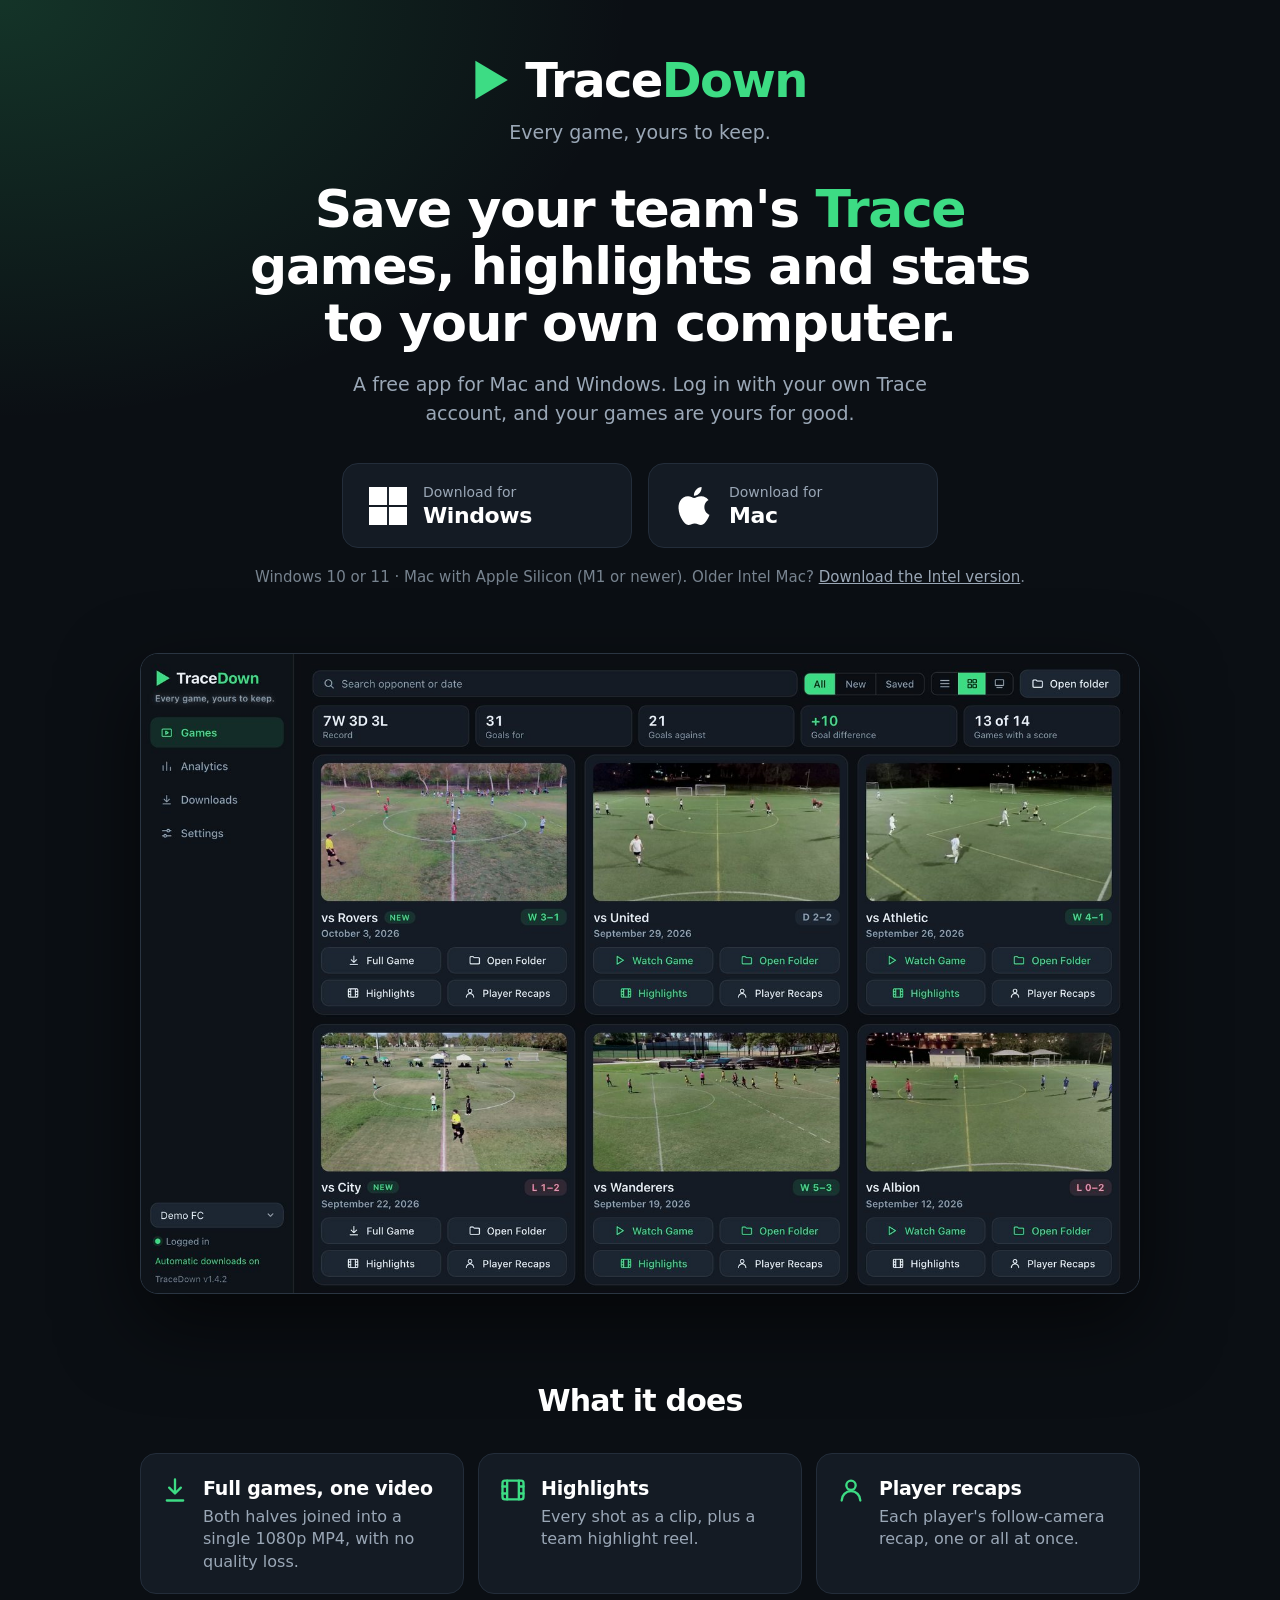
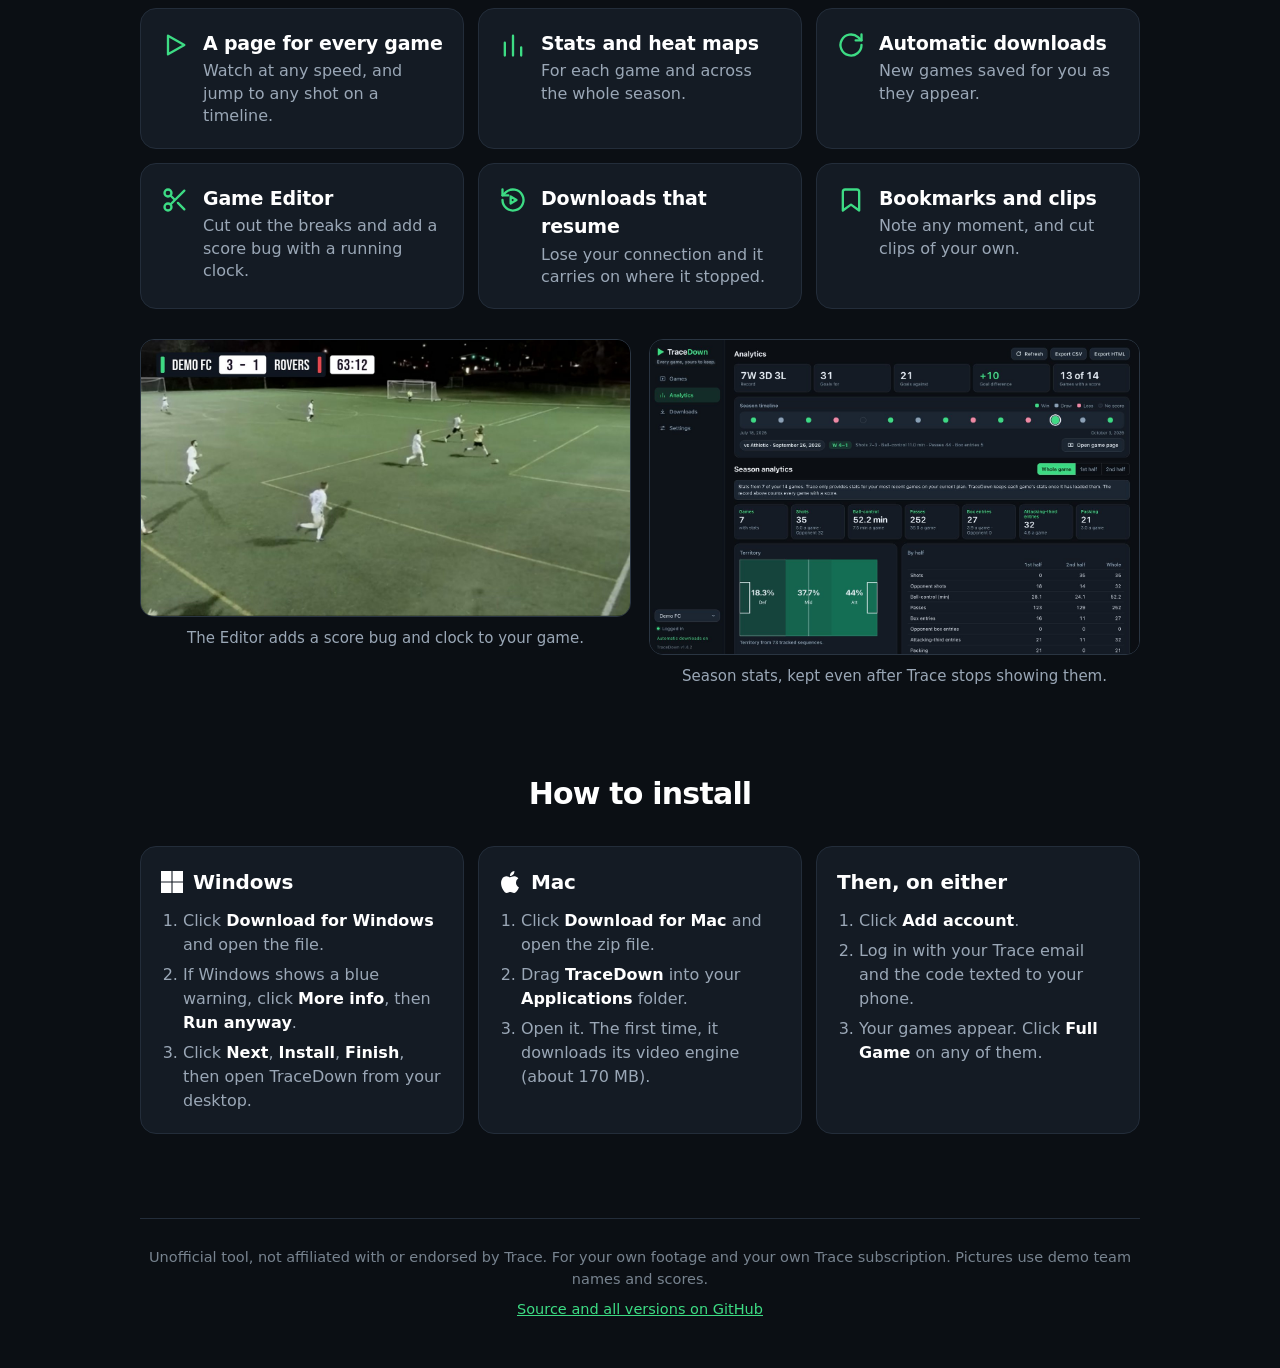
==== site/index.html @ a45ec132 "feat: a download page for people who don't use GitHub" ====
<!doctype html>
<html lang="en">
<head>
<meta charset="utf-8">
<meta name="viewport" content="width=device-width, initial-scale=1">
<title>TraceDown: every game, yours to keep</title>
<meta name="description" content="A free Mac and Windows app that saves your team's Trace soccer games, highlights, player recaps and stats to your own computer.">
<meta property="og:title" content="TraceDown: every game, yours to keep">
<meta property="og:description" content="Save your team's Trace games, highlights and stats to your own computer. Free for Mac and Windows.">
<meta property="og:image" content="https://tracedown.xyst.la/img/share.jpg">
<meta property="og:url" content="https://tracedown.xyst.la/">
<link rel="canonical" href="https://tracedown.xyst.la/">
<meta name="twitter:card" content="summary_large_image">
<link rel="icon" href="data:image/svg+xml,%3Csvg xmlns='http://www.w3.org/2000/svg' viewBox='0 0 64 64'%3E%3Crect width='64' height='64' rx='14' fill='%230b0f14'/%3E%3Cpath d='M22 16 48 32 22 48z' fill='%233ddc84'/%3E%3C/svg%3E">
<style>
:root{--bg:#0b0f14;--card:#141b24;--line:#232d3a;--text:#fff;--dim:#9aa7b6;--faint:#77838f;--accent:#3ddc84;--on-accent:#06231a}
*{box-sizing:border-box;margin:0}
html{scroll-behavior:smooth}
body{font-family:Inter,-apple-system,"Segoe UI Variable Text","Segoe UI",system-ui,sans-serif;color:var(--text);line-height:1.5;
 background:radial-gradient(900px 600px at 0% 0%,rgba(61,220,132,.18),transparent 70%),var(--bg);background-repeat:no-repeat;background-color:var(--bg)}
a{color:var(--accent)}
.wrap{max-width:1040px;margin:0 auto;padding:0 20px}
header{padding:56px 0 8px;text-align:center}
.logo{display:inline-flex;align-items:center;gap:16px}
.logo svg{width:36px;height:42px}
.logo b{font-size:48px;font-weight:800;letter-spacing:-1.6px;line-height:1}
.g{color:var(--accent)}
.tag{color:var(--dim);font-size:19px;margin-top:10px}
h1{font-size:clamp(32px,5.4vw,52px);line-height:1.1;font-weight:800;letter-spacing:-1.4px;margin:34px auto 0;max-width:820px}
.sub{color:var(--dim);font-size:19px;max-width:640px;margin:18px auto 0}
.buttons{display:flex;flex-wrap:wrap;gap:16px;justify-content:center;margin-top:36px}
.dl{display:flex;align-items:center;gap:16px;min-width:290px;padding:18px 26px;border-radius:16px;text-decoration:none;text-align:left;
 background:var(--card);border:1px solid var(--line);color:var(--text);transition:transform .12s,border-color .12s,background .12s}
.dl:hover{transform:translateY(-2px);border-color:var(--accent)}
.dl svg{width:38px;height:38px;flex:none;fill:currentColor}
.dl small{display:block;font-size:14px;color:var(--dim);font-weight:500}
.dl span{display:block;font-size:22px;font-weight:800;letter-spacing:-.4px;line-height:1.2}
.dl.yours{background:var(--accent);border-color:var(--accent);color:var(--on-accent)}
.dl.yours small{color:#0d4a31}
.under{color:var(--faint);font-size:15px;margin-top:18px}
.under a{color:var(--dim)}
.phone{display:none;margin:22px auto 0;max-width:460px;padding:12px 16px;border-radius:12px;background:rgba(61,220,132,.1);border:1px solid rgba(61,220,132,.35);font-size:15px}
.shot{margin:56px auto 0;border-radius:18px;overflow:hidden;border:1px solid #2a3542;box-shadow:0 30px 80px rgba(0,0,0,.6)}
.shot img{display:block;width:100%;height:auto}
h2{font-size:30px;font-weight:800;letter-spacing:-.8px;text-align:center;margin-top:84px}
.grid{display:grid;grid-template-columns:repeat(auto-fit,minmax(290px,1fr));gap:14px;margin-top:30px}
.card{background:var(--card);border:1px solid var(--line);border-radius:16px;padding:20px;display:flex;gap:14px}
.card svg{flex:none;width:28px;height:28px;stroke:var(--accent);fill:none;stroke-width:2;stroke-linecap:round;stroke-linejoin:round;margin-top:2px}
.card h3{font-size:19px;font-weight:700;letter-spacing:-.2px}
.card p{font-size:16px;color:var(--dim);margin-top:3px;line-height:1.4}
.pair{display:grid;grid-template-columns:repeat(auto-fit,minmax(290px,1fr));gap:18px;margin-top:30px}
.pair figure{margin:0}
.pair img{display:block;width:100%;height:auto;border-radius:14px;border:1px solid #2a3542}
.pair figcaption{color:var(--dim);font-size:15px;margin-top:10px;text-align:center}
.how{display:grid;grid-template-columns:repeat(auto-fit,minmax(290px,1fr));gap:14px;margin-top:30px}
.how .card{display:block}
.how h3{display:flex;align-items:center;gap:10px;font-size:20px}
.how h3 svg{width:22px;height:22px;fill:currentColor;stroke:none;margin:0}
.how ol{margin:12px 0 0;padding-left:22px;color:var(--dim);font-size:16px}
.how li{margin-top:6px}
.how b{color:var(--text);font-weight:600}
footer{margin-top:84px;padding:28px 0 48px;border-top:1px solid var(--line);color:var(--faint);font-size:14.5px;text-align:center}
footer p+p{margin-top:8px}
@media (max-width:640px){header{padding-top:40px}.logo b{font-size:40px}.dl{width:100%}h2{margin-top:64px}}
</style>
</head>
<body>
<div class="wrap">
<header>
  <div class="logo"><svg viewBox="0 0 60 70" aria-hidden="true"><path d="M4 3 58 35 4 67Z" fill="#3ddc84"/></svg><b>Trace<span class="g">Down</span></b></div>
  <div class="tag">Every game, yours to keep.</div>
  <h1>Save your team's <span class="g">Trace</span> games, highlights and stats to your own computer.</h1>
  <p class="sub">A free app for Mac and Windows. Log in with your own Trace account, and your games are yours for good.</p>

  <div class="buttons" id="download">
    <a class="dl" data-os="win" href="https://github.com/xystla/trace-downloader/releases/latest/download/TraceDown-Windows-Setup.exe">
      <svg viewBox="0 0 24 24" aria-hidden="true"><path d="M0 0h11.4v11.4H0zM12.6 0H24v11.4H12.6zM0 12.6h11.4V24H0zM12.6 12.6H24V24H12.6z"/></svg>
      <div><small>Download for</small><span>Windows</span></div></a>
    <a class="dl" data-os="mac" href="https://github.com/xystla/trace-downloader/releases/latest/download/TraceDown-macOS-AppleSilicon.zip">
      <svg viewBox="0 0 24 24" aria-hidden="true"><path d="M12.152 6.896c-.948 0-2.415-1.078-3.96-1.04-2.04.027-3.91 1.183-4.961 3.014-2.117 3.675-.546 9.103 1.519 12.09 1.013 1.454 2.208 3.09 3.792 3.039 1.52-.065 2.09-.987 3.935-.987 1.831 0 2.35.987 3.96.948 1.637-.026 2.676-1.48 3.676-2.948 1.156-1.688 1.636-3.325 1.662-3.415-.039-.013-3.182-1.221-3.22-4.857-.026-3.04 2.48-4.494 2.597-4.559-1.429-2.09-3.623-2.324-4.39-2.376-2-.156-3.675 1.09-4.61 1.09zM15.53 3.83c.843-1.012 1.4-2.427 1.245-3.83-1.207.052-2.662.805-3.532 1.818-.78.896-1.454 2.338-1.273 3.714 1.338.104 2.715-.688 3.559-1.701"/></svg>
      <div><small>Download for</small><span>Mac</span></div></a>
  </div>
  <p class="under"><span id="version"></span>Windows 10 or 11 · Mac with Apple Silicon (M1 or newer).
    Older Intel Mac? <a href="https://github.com/xystla/trace-downloader/releases/latest/download/TraceDown-macOS-Intel.zip">Download the Intel version</a>.</p>
  <p class="phone" id="phone">TraceDown runs on a Mac or Windows computer. Open this page there to download it.</p>
</header>

<div class="shot"><img src="img/games.jpg" width="1600" height="1025" alt="TraceDown's games view, with a card for each game"></div>

<h2>What it does</h2>
<div class="grid">
  <div class="card"><svg viewBox="0 0 24 24"><path d="M12 3v12m0 0-5-5m5 5 5-5M5 21h14"/></svg><div><h3>Full games, one video</h3><p>Both halves joined into a single 1080p MP4, with no quality loss.</p></div></div>
  <div class="card"><svg viewBox="0 0 24 24"><rect x="3" y="4" width="18" height="16" rx="2"/><path d="M7 4v16M17 4v16M3 9h4M3 15h4M17 9h4M17 15h4"/></svg><div><h3>Highlights</h3><p>Every shot as a clip, plus a team highlight reel.</p></div></div>
  <div class="card"><svg viewBox="0 0 24 24"><circle cx="12" cy="8" r="4"/><path d="M4 21a8 8 0 0 1 16 0"/></svg><div><h3>Player recaps</h3><p>Each player's follow-camera recap, one or all at once.</p></div></div>
  <div class="card"><svg viewBox="0 0 24 24"><path d="m6 4 14 8-14 8z"/></svg><div><h3>A page for every game</h3><p>Watch at any speed, and jump to any shot on a timeline.</p></div></div>
  <div class="card"><svg viewBox="0 0 24 24"><path d="M5 21V10M12 21V4M19 21v-7"/></svg><div><h3>Stats and heat maps</h3><p>For each game and across the whole season.</p></div></div>
  <div class="card"><svg viewBox="0 0 24 24"><path d="M21 12a9 9 0 1 1-3-6.7L21 8"/><path d="M21 3v5h-5"/></svg><div><h3>Automatic downloads</h3><p>New games saved for you as they appear.</p></div></div>
  <div class="card"><svg viewBox="0 0 24 24"><circle cx="6" cy="6" r="3"/><circle cx="6" cy="18" r="3"/><path d="M20 4 8.1 15.9M14.5 14.5 20 20M8.1 8.1 12 12"/></svg><div><h3>Game Editor</h3><p>Cut out the breaks and add a score bug with a running clock.</p></div></div>
  <div class="card"><svg viewBox="0 0 24 24"><path d="M3 12a9 9 0 1 0 3-6.7L3 8"/><path d="M3 3v5h5"/><path d="m10 9 5 3-5 3z"/></svg><div><h3>Downloads that resume</h3><p>Lose your connection and it carries on where it stopped.</p></div></div>
  <div class="card"><svg viewBox="0 0 24 24"><path d="M19 21 12 16 5 21V5a2 2 0 0 1 2-2h10a2 2 0 0 1 2 2z"/></svg><div><h3>Bookmarks and clips</h3><p>Note any moment, and cut clips of your own.</p></div></div>
</div>

<div class="pair">
  <figure><img src="img/editor.jpg" width="1400" height="788" alt="A game exported from the Editor with a score bug" loading="lazy"><figcaption>The Editor adds a score bug and clock to your game.</figcaption></figure>
  <figure><img src="img/analytics.jpg" width="1400" height="897" alt="Season analytics" loading="lazy"><figcaption>Season stats, kept even after Trace stops showing them.</figcaption></figure>
</div>

<h2>How to install</h2>
<div class="how">
  <div class="card"><h3><svg viewBox="0 0 24 24" aria-hidden="true"><path d="M0 0h11.4v11.4H0zM12.6 0H24v11.4H12.6zM0 12.6h11.4V24H0zM12.6 12.6H24V24H12.6z"/></svg>Windows</h3>
    <ol><li>Click <b>Download for Windows</b> and open the file.</li><li>If Windows shows a blue warning, click <b>More info</b>, then <b>Run anyway</b>.</li><li>Click <b>Next</b>, <b>Install</b>, <b>Finish</b>, then open TraceDown from your desktop.</li></ol></div>
  <div class="card"><h3><svg viewBox="0 0 24 24" aria-hidden="true"><path d="M12.152 6.896c-.948 0-2.415-1.078-3.96-1.04-2.04.027-3.91 1.183-4.961 3.014-2.117 3.675-.546 9.103 1.519 12.09 1.013 1.454 2.208 3.09 3.792 3.039 1.52-.065 2.09-.987 3.935-.987 1.831 0 2.35.987 3.96.948 1.637-.026 2.676-1.48 3.676-2.948 1.156-1.688 1.636-3.325 1.662-3.415-.039-.013-3.182-1.221-3.22-4.857-.026-3.04 2.48-4.494 2.597-4.559-1.429-2.09-3.623-2.324-4.39-2.376-2-.156-3.675 1.09-4.61 1.09zM15.53 3.83c.843-1.012 1.4-2.427 1.245-3.83-1.207.052-2.662.805-3.532 1.818-.78.896-1.454 2.338-1.273 3.714 1.338.104 2.715-.688 3.559-1.701"/></svg>Mac</h3>
    <ol><li>Click <b>Download for Mac</b> and open the zip file.</li><li>Drag <b>TraceDown</b> into your <b>Applications</b> folder.</li><li>Open it. The first time, it downloads its video engine (about 170 MB).</li></ol></div>
  <div class="card"><h3>Then, on either</h3>
    <ol><li>Click <b>Add account</b>.</li><li>Log in with your Trace email and the code texted to your phone.</li><li>Your games appear. Click <b>Full Game</b> on any of them.</li></ol></div>
</div>

<footer>
  <p>Unofficial tool, not affiliated with or endorsed by Trace. For your own footage and your own Trace subscription. Pictures use demo team names and scores.</p>
  <p><a href="https://github.com/xystla/trace-downloader">Source and all versions on GitHub</a></p>
</footer>
</div>
<script>
(function () {
  var ua = navigator.userAgent, phone = /Android|iPhone|iPad|iPod/i.test(ua) || (/Mac/.test(ua) && navigator.maxTouchPoints > 1);
  var os = phone ? null : /Windows/i.test(ua) ? "win" : /Mac/i.test(ua) ? "mac" : null;
  if (phone) document.getElementById("phone").style.display = "block";
  if (os) document.querySelector('.dl[data-os="' + os + '"]').classList.add("yours");
  fetch("https://api.github.com/repos/xystla/trace-downloader/releases/latest")
    .then(function (r) { return r.ok ? r.json() : null; })
    .then(function (d) {
      var v = d && d.tag_name && d.tag_name.replace(/^v/, "");
      if (/^[\d.]+$/.test(v || "")) document.getElementById("version").textContent = "Version " + v + " · ";
    }).catch(function () {});
})();
</script>
</body>
</html>
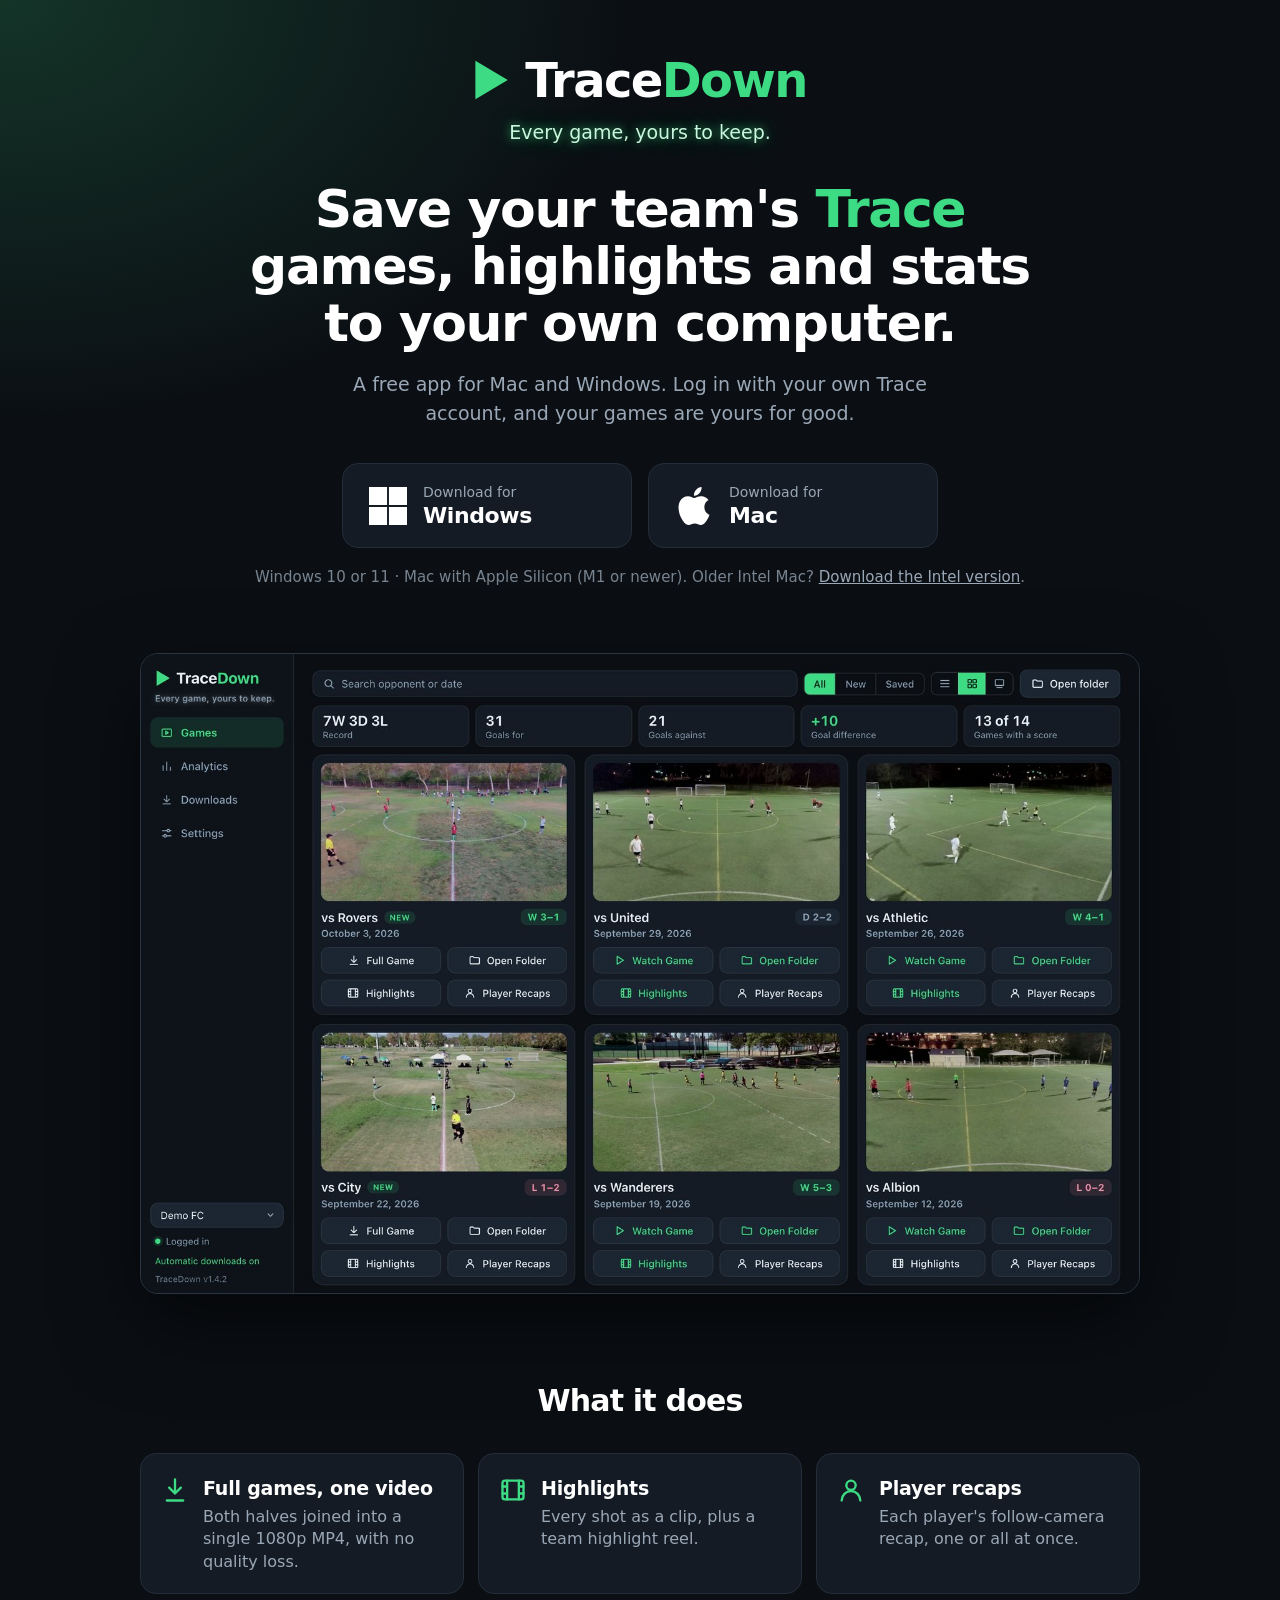
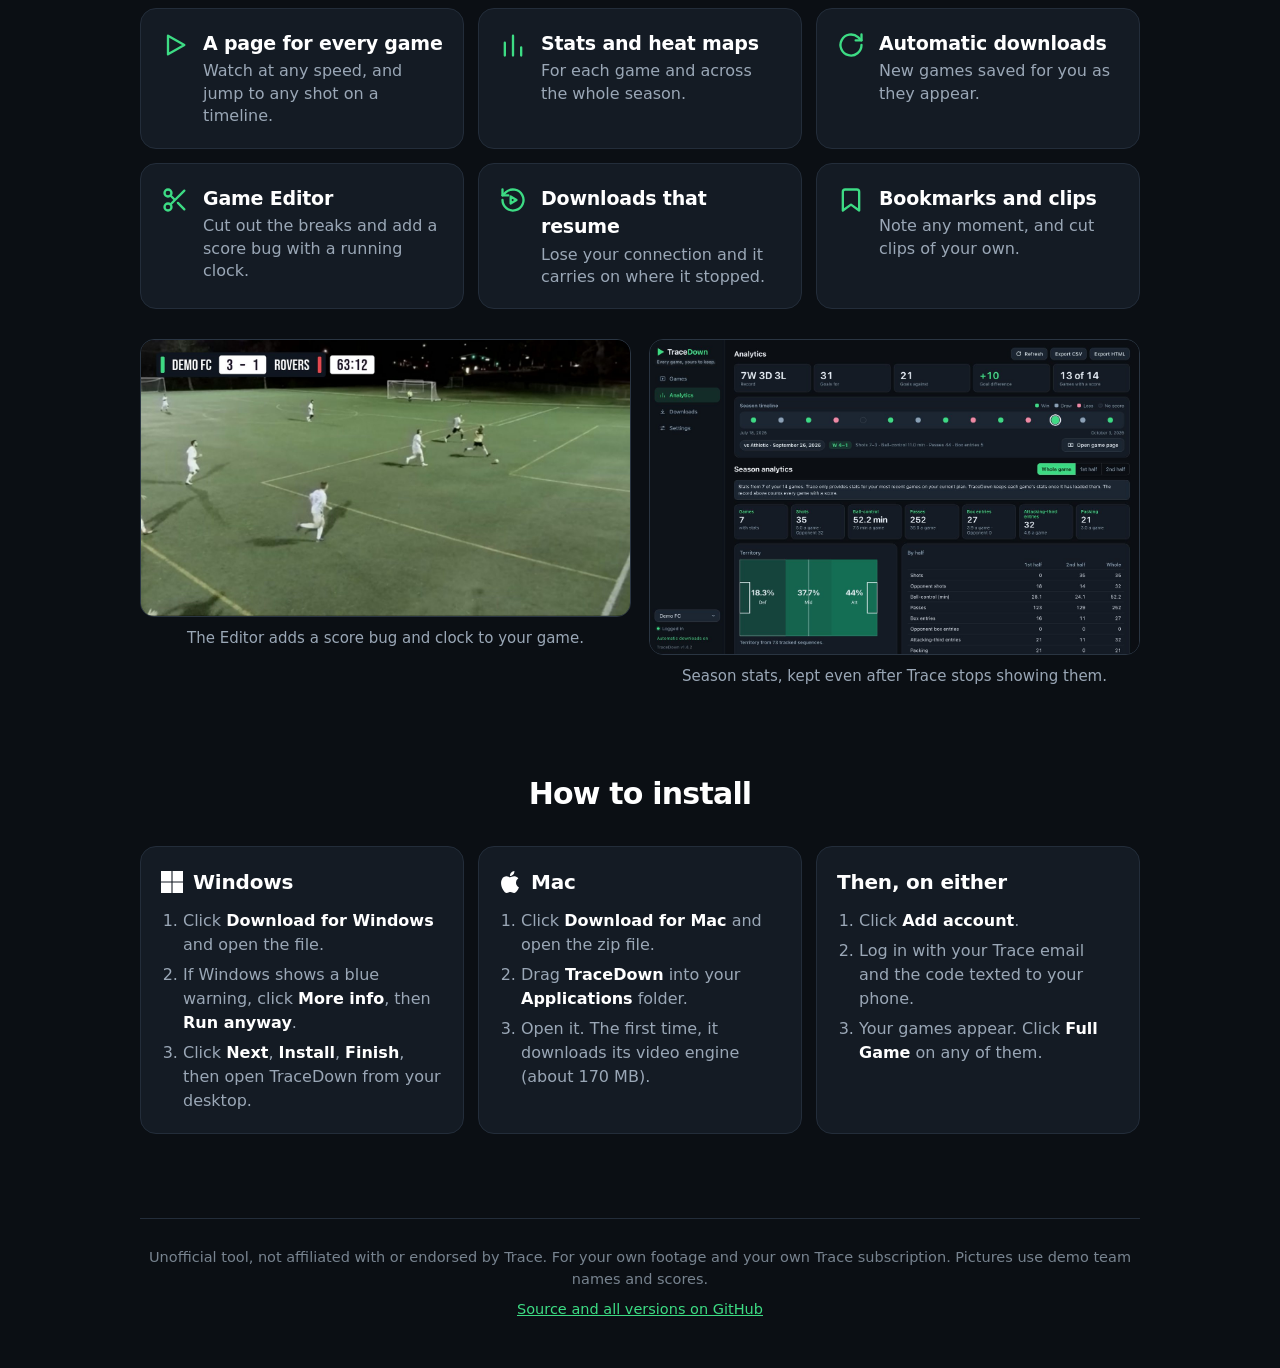
==== commit 9995b596: "feat: the download page's tagline glows, and its buttons match" ====
--- a/site/index.html
+++ b/site/index.html
@@ -25,7 +25,7 @@
 .logo svg{width:36px;height:42px}
 .logo b{font-size:48px;font-weight:800;letter-spacing:-1.6px;line-height:1}
 .g{color:var(--accent)}
-.tag{color:var(--dim);font-size:19px;margin-top:10px}
+.tag{color:#c9f7dd;font-size:19px;margin-top:10px;text-shadow:0 0 10px rgba(61,220,132,.75),0 0 26px rgba(61,220,132,.45)}
 h1{font-size:clamp(32px,5.4vw,52px);line-height:1.1;font-weight:800;letter-spacing:-1.4px;margin:34px auto 0;max-width:820px}
 .sub{color:var(--dim);font-size:19px;max-width:640px;margin:18px auto 0}
 .buttons{display:flex;flex-wrap:wrap;gap:16px;justify-content:center;margin-top:36px}
@@ -35,8 +35,6 @@
 .dl svg{width:38px;height:38px;flex:none;fill:currentColor}
 .dl small{display:block;font-size:14px;color:var(--dim);font-weight:500}
 .dl span{display:block;font-size:22px;font-weight:800;letter-spacing:-.4px;line-height:1.2}
-.dl.yours{background:var(--accent);border-color:var(--accent);color:var(--on-accent)}
-.dl.yours small{color:#0d4a31}
 .under{color:var(--faint);font-size:15px;margin-top:18px}
 .under a{color:var(--dim)}
 .phone{display:none;margin:22px auto 0;max-width:460px;padding:12px 16px;border-radius:12px;background:rgba(61,220,132,.1);border:1px solid rgba(61,220,132,.35);font-size:15px}
@@ -123,9 +121,7 @@
 <script>
 (function () {
   var ua = navigator.userAgent, phone = /Android|iPhone|iPad|iPod/i.test(ua) || (/Mac/.test(ua) && navigator.maxTouchPoints > 1);
-  var os = phone ? null : /Windows/i.test(ua) ? "win" : /Mac/i.test(ua) ? "mac" : null;
   if (phone) document.getElementById("phone").style.display = "block";
-  if (os) document.querySelector('.dl[data-os="' + os + '"]').classList.add("yours");
   fetch("https://api.github.com/repos/xystla/trace-downloader/releases/latest")
     .then(function (r) { return r.ok ? r.json() : null; })
     .then(function (d) {
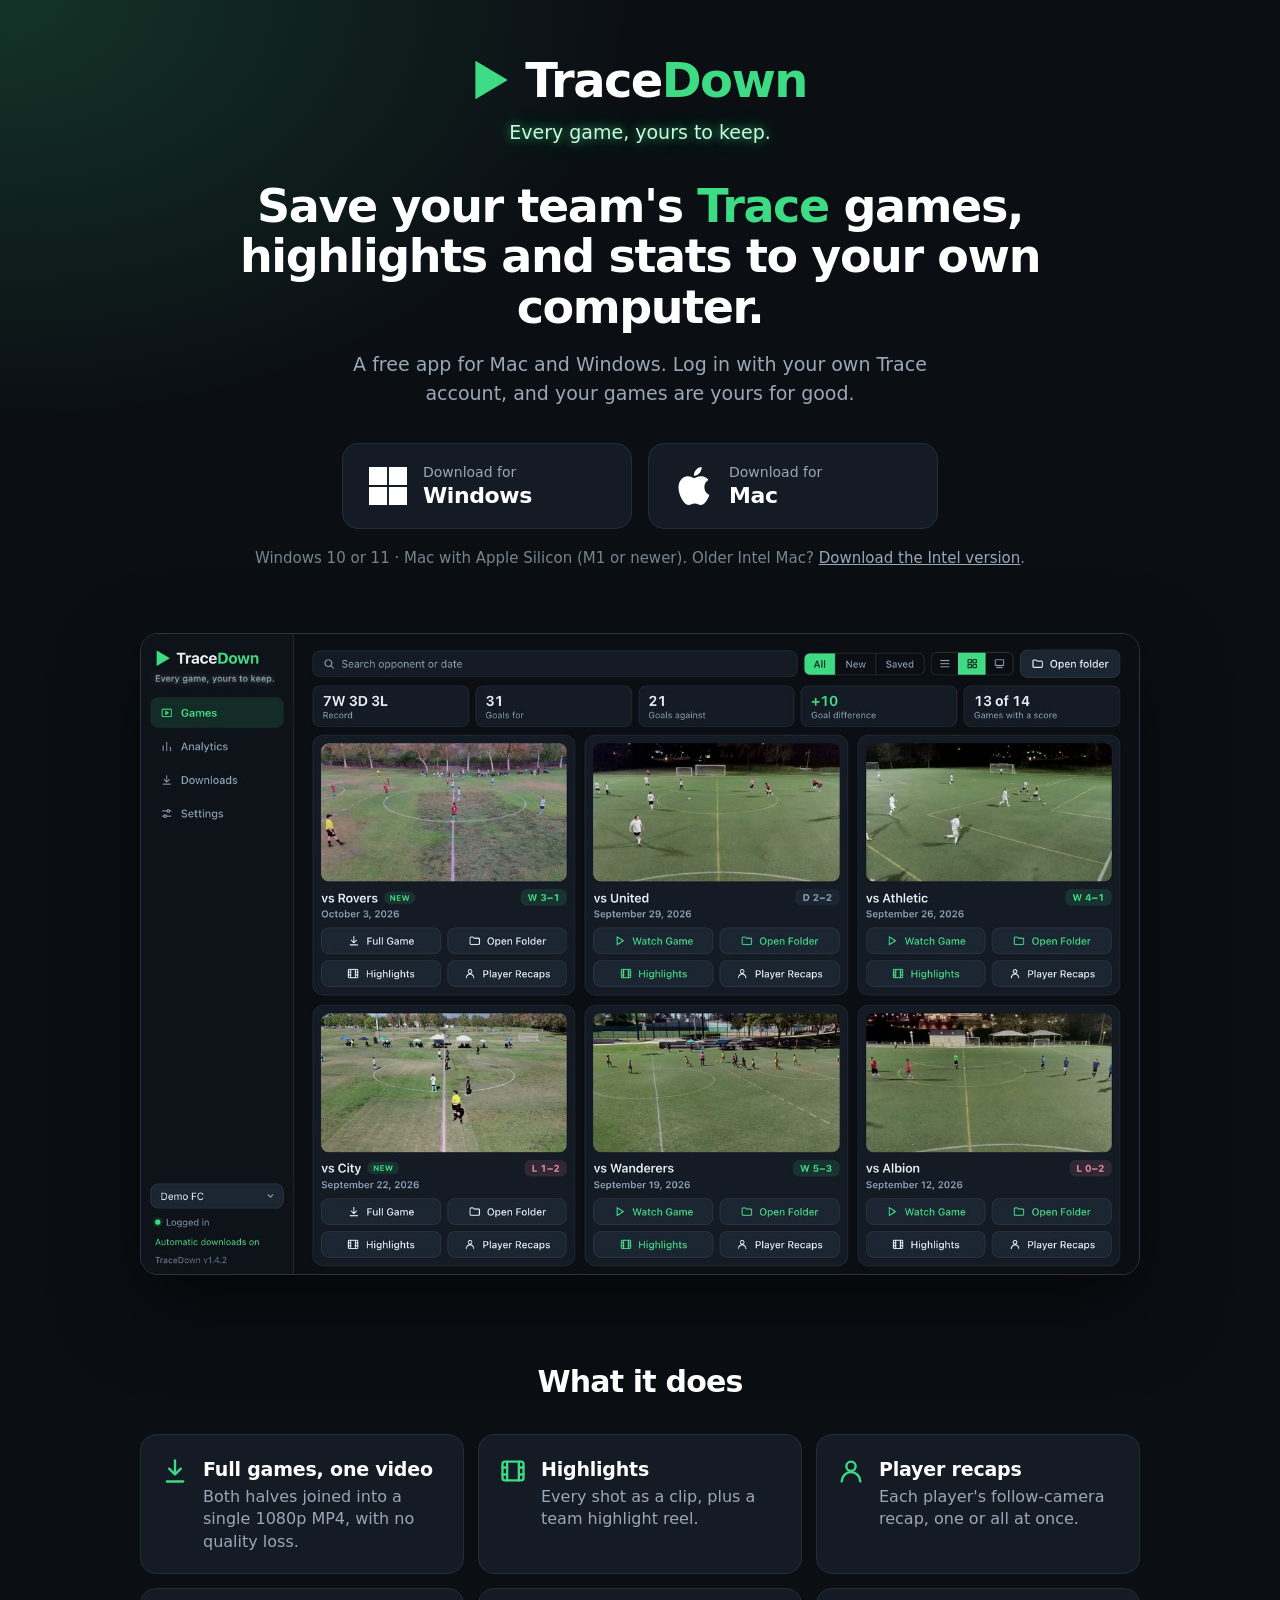
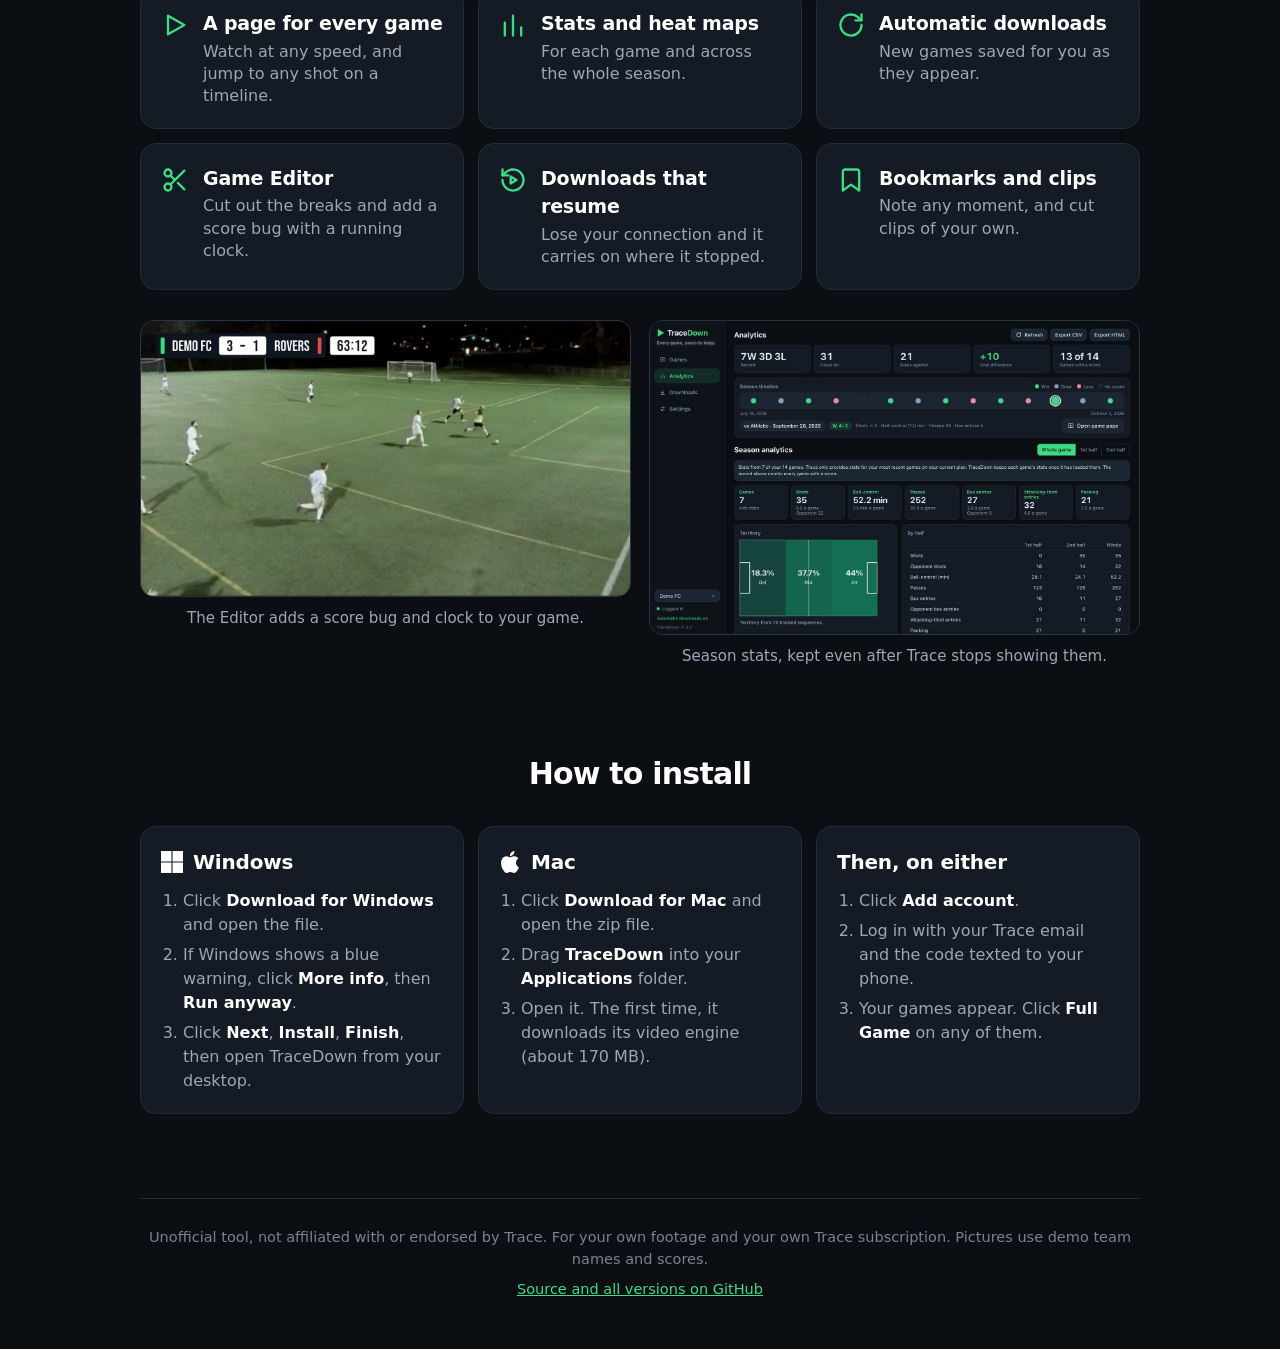
==== commit 19fa6c07: "feat: a slightly smaller headline on the download page" ====
--- a/site/index.html
+++ b/site/index.html
@@ -26,7 +26,7 @@
 .logo b{font-size:48px;font-weight:800;letter-spacing:-1.6px;line-height:1}
 .g{color:var(--accent)}
 .tag{color:#c9f7dd;font-size:19px;margin-top:10px;text-shadow:0 0 10px rgba(61,220,132,.75),0 0 26px rgba(61,220,132,.45)}
-h1{font-size:clamp(32px,5.4vw,52px);line-height:1.1;font-weight:800;letter-spacing:-1.4px;margin:34px auto 0;max-width:820px}
+h1{font-size:clamp(29px,4.8vw,46px);line-height:1.1;font-weight:800;letter-spacing:-1.4px;margin:34px auto 0;max-width:820px}
 .sub{color:var(--dim);font-size:19px;max-width:640px;margin:18px auto 0}
 .buttons{display:flex;flex-wrap:wrap;gap:16px;justify-content:center;margin-top:36px}
 .dl{display:flex;align-items:center;gap:16px;min-width:290px;padding:18px 26px;border-radius:16px;text-decoration:none;text-align:left;
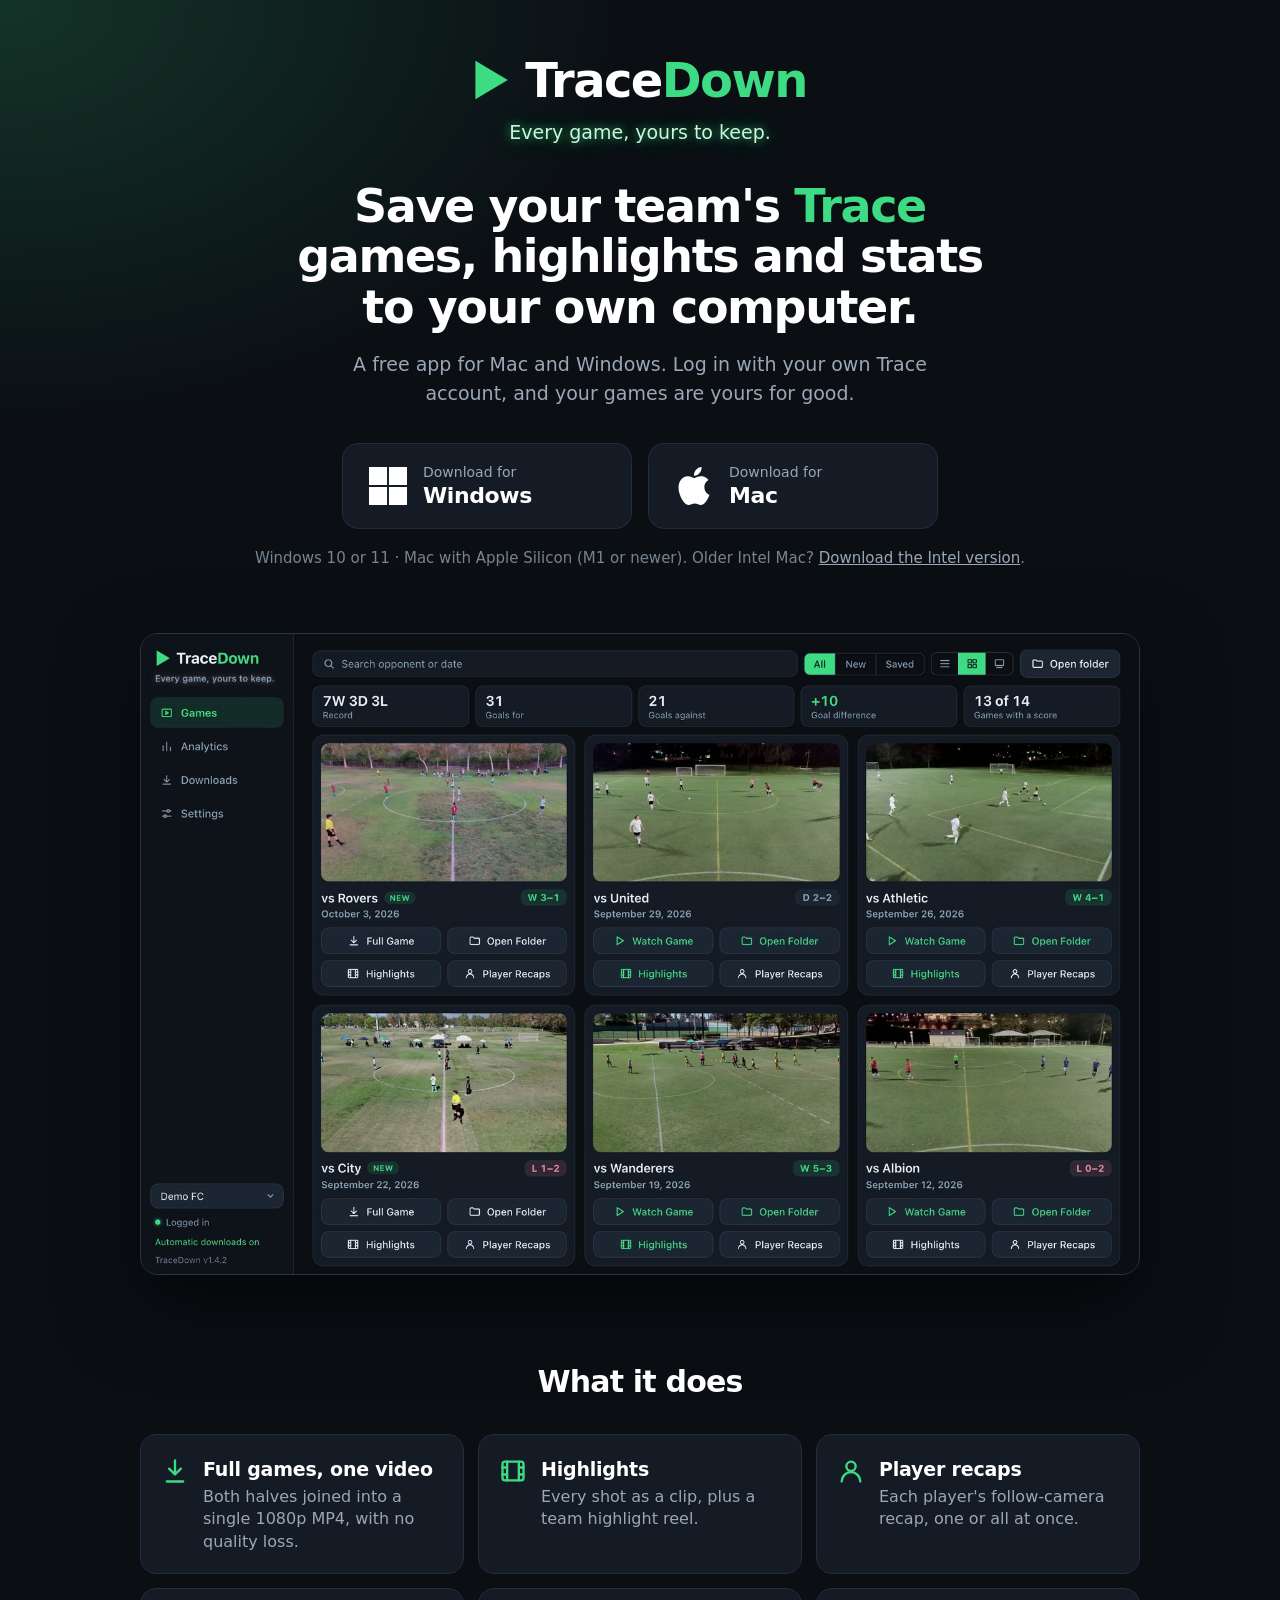
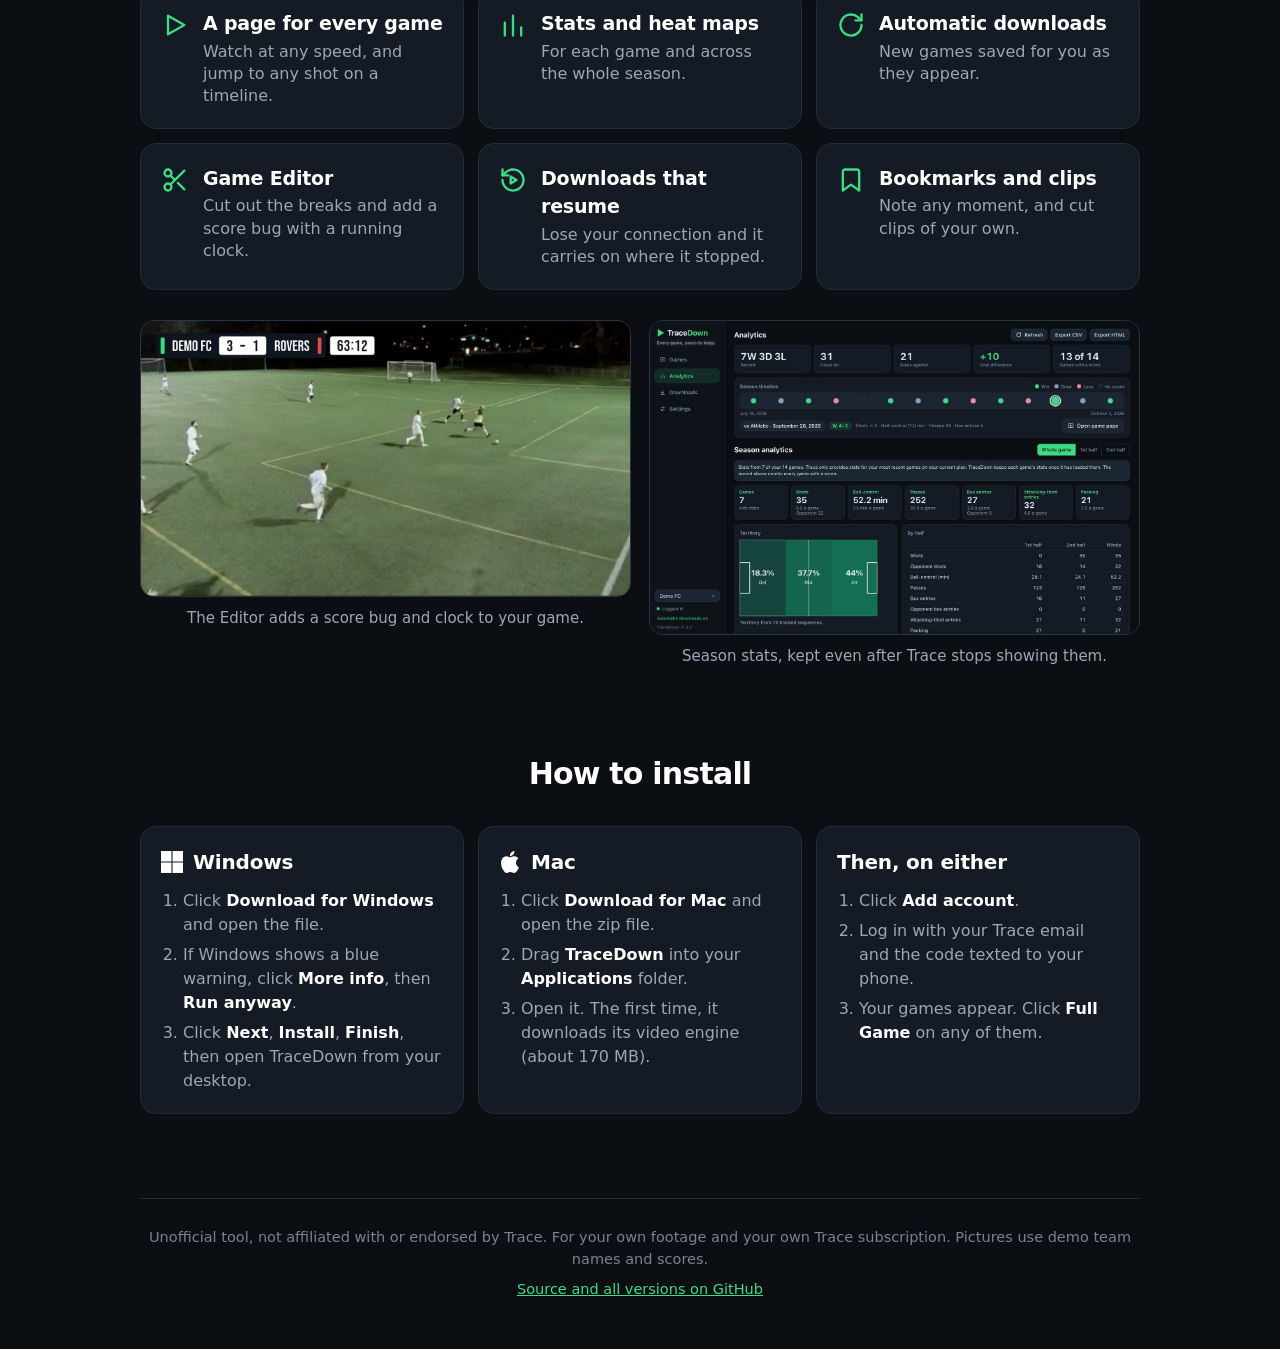
==== commit 5599ad2b: "feat: the download page's headline fits on two lines" ====
--- a/site/index.html
+++ b/site/index.html
@@ -26,7 +26,7 @@
 .logo b{font-size:48px;font-weight:800;letter-spacing:-1.6px;line-height:1}
 .g{color:var(--accent)}
 .tag{color:#c9f7dd;font-size:19px;margin-top:10px;text-shadow:0 0 10px rgba(61,220,132,.75),0 0 26px rgba(61,220,132,.45)}
-h1{font-size:clamp(29px,4.8vw,46px);line-height:1.1;font-weight:800;letter-spacing:-1.4px;margin:34px auto 0;max-width:820px}
+h1{font-size:clamp(29px,4.8vw,46px);line-height:1.1;font-weight:800;letter-spacing:-1.4px;margin:34px auto 0;max-width:1000px;text-wrap:balance}
 .sub{color:var(--dim);font-size:19px;max-width:640px;margin:18px auto 0}
 .buttons{display:flex;flex-wrap:wrap;gap:16px;justify-content:center;margin-top:36px}
 .dl{display:flex;align-items:center;gap:16px;min-width:290px;padding:18px 26px;border-radius:16px;text-decoration:none;text-align:left;
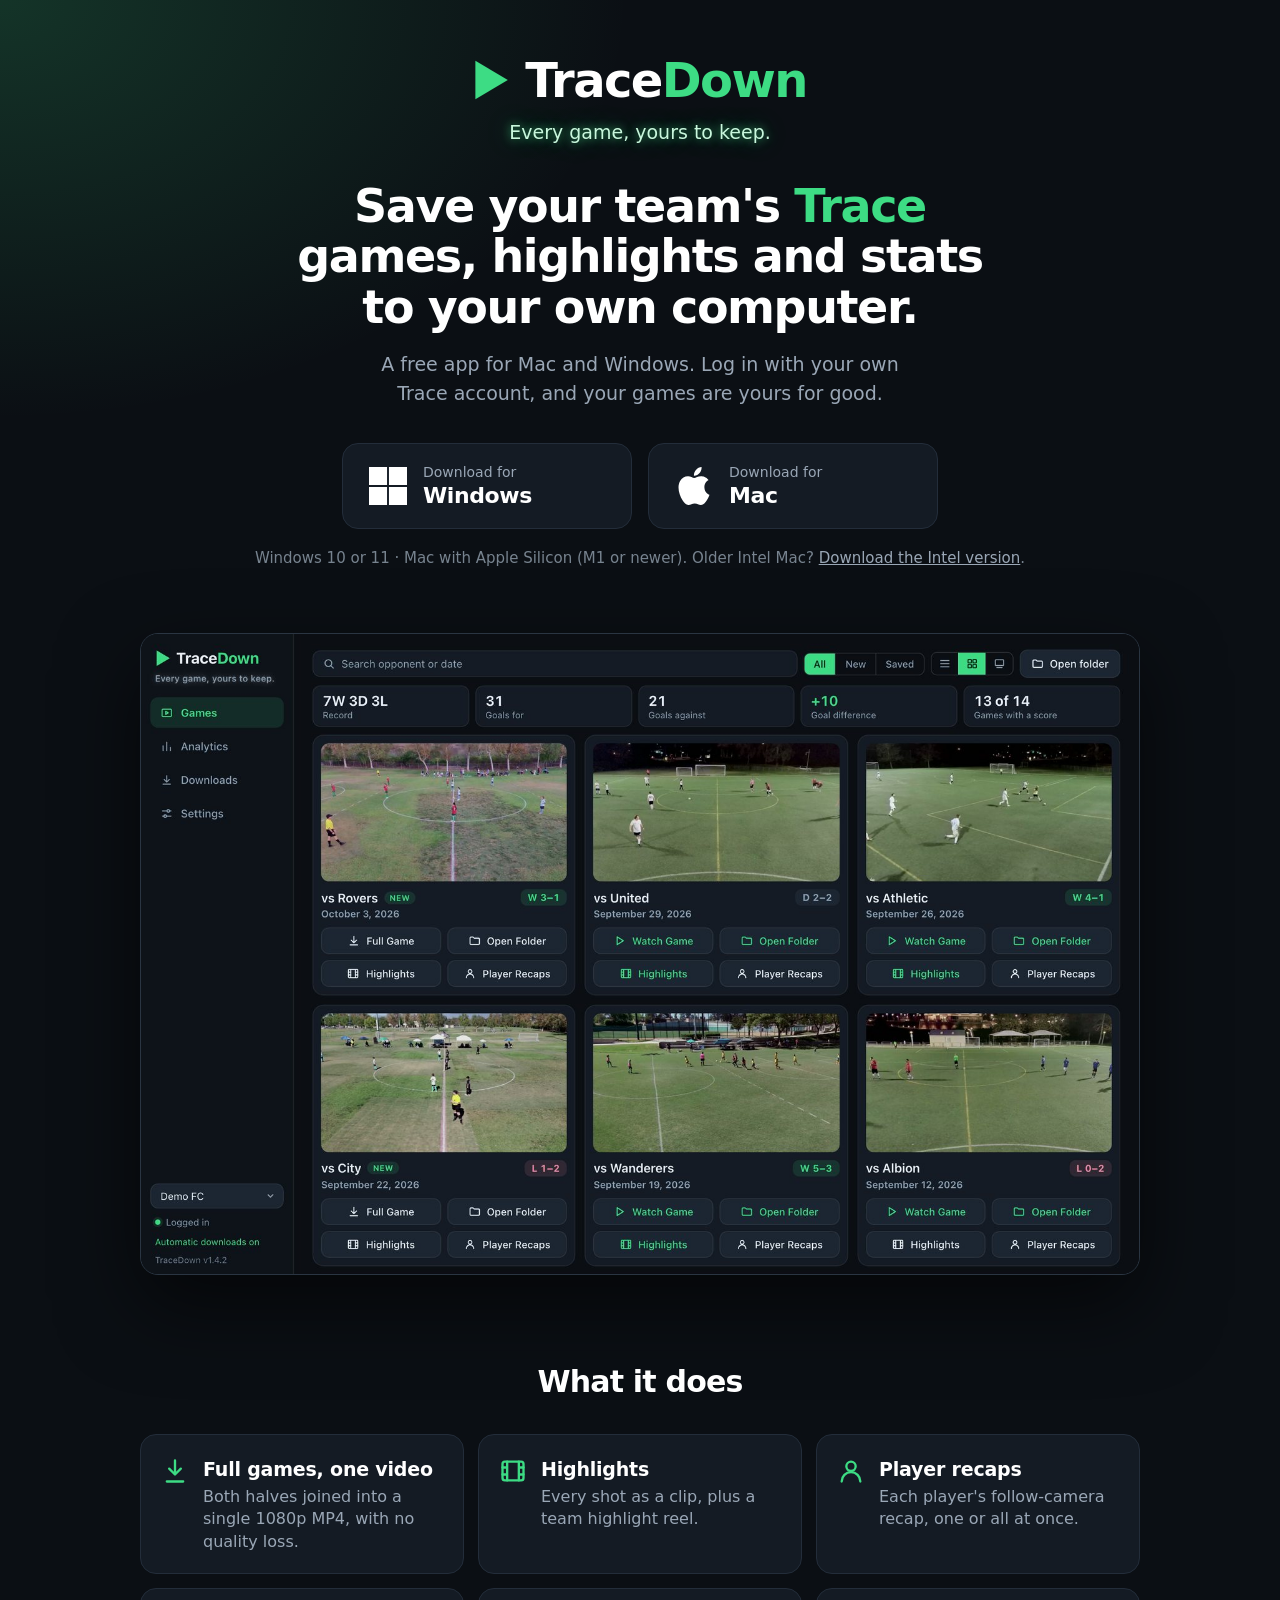
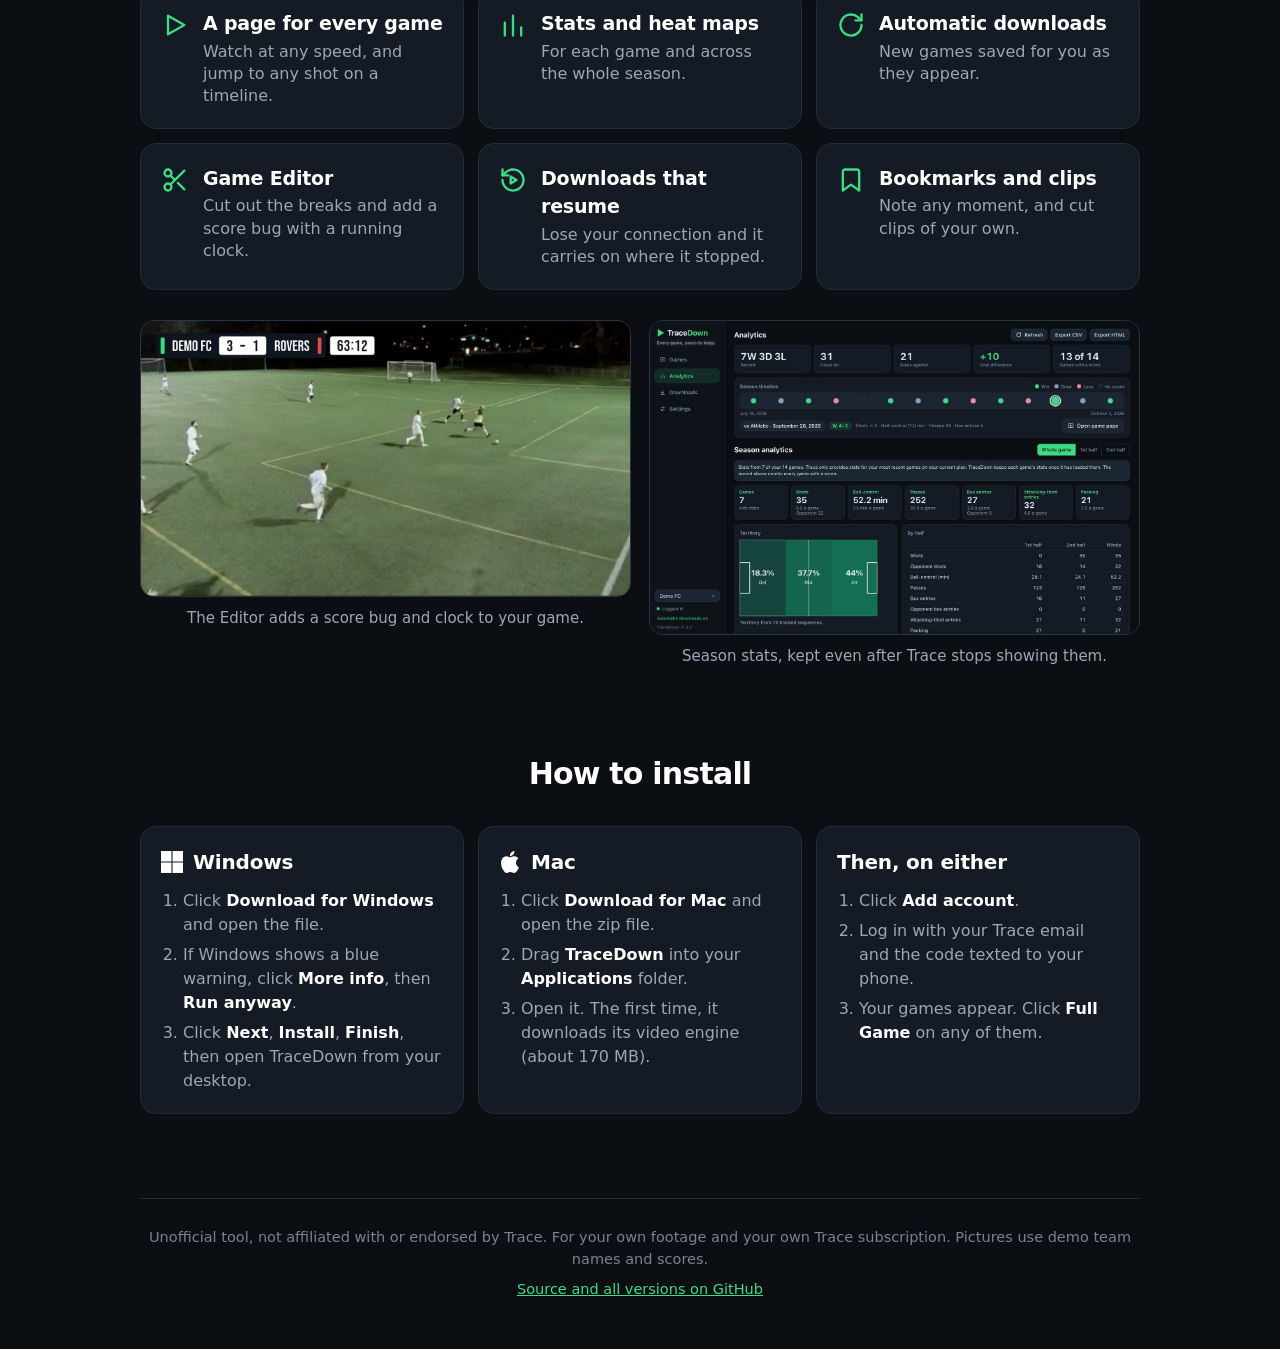
==== commit 19ed130d: "feat: the download page's intro line fits on two lines" ====
--- a/site/index.html
+++ b/site/index.html
@@ -27,7 +27,7 @@
 .g{color:var(--accent)}
 .tag{color:#c9f7dd;font-size:19px;margin-top:10px;text-shadow:0 0 10px rgba(61,220,132,.75),0 0 26px rgba(61,220,132,.45)}
 h1{font-size:clamp(29px,4.8vw,46px);line-height:1.1;font-weight:800;letter-spacing:-1.4px;margin:34px auto 0;max-width:1000px;text-wrap:balance}
-.sub{color:var(--dim);font-size:19px;max-width:640px;margin:18px auto 0}
+.sub{color:var(--dim);font-size:19px;max-width:820px;margin:18px auto 0;text-wrap:balance}
 .buttons{display:flex;flex-wrap:wrap;gap:16px;justify-content:center;margin-top:36px}
 .dl{display:flex;align-items:center;gap:16px;min-width:290px;padding:18px 26px;border-radius:16px;text-decoration:none;text-align:left;
  background:var(--card);border:1px solid var(--line);color:var(--text);transition:transform .12s,border-color .12s,background .12s}
@@ -59,7 +59,7 @@
 .how b{color:var(--text);font-weight:600}
 footer{margin-top:84px;padding:28px 0 48px;border-top:1px solid var(--line);color:var(--faint);font-size:14.5px;text-align:center}
 footer p+p{margin-top:8px}
-@media (max-width:640px){header{padding-top:40px}.logo b{font-size:40px}.dl{width:100%}h2{margin-top:64px}}
+@media (max-width:640px){.sub{font-size:14.5px}header{padding-top:40px}.logo b{font-size:40px}.dl{width:100%}h2{margin-top:64px}}
 </style>
 </head>
 <body>
